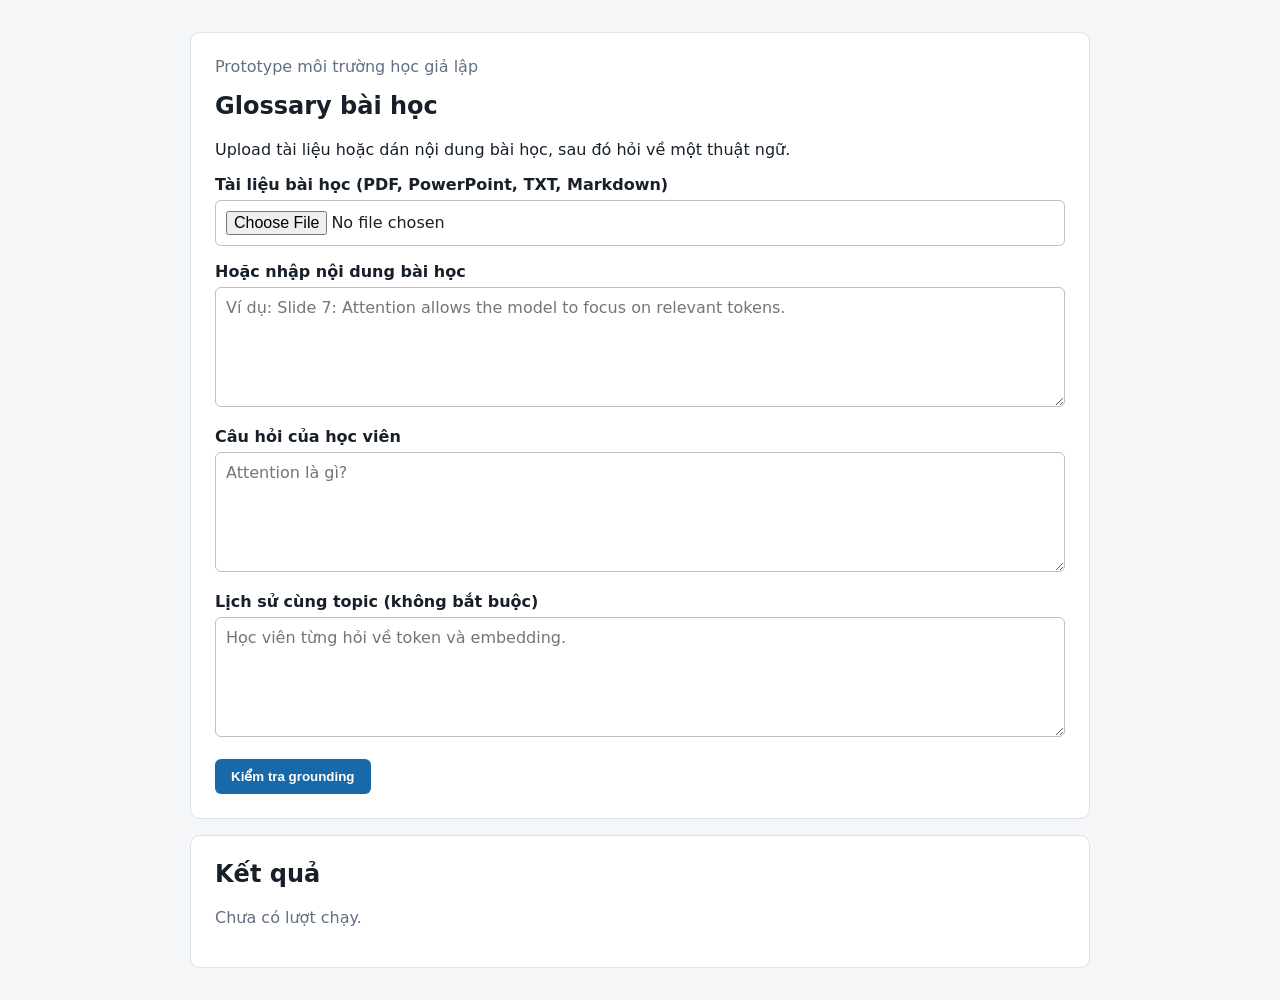
==== codebase/templates/index.html @ 14fbcff7 "add webapp lỏ" ====
<!doctype html>
<html lang="vi">
  <head>
    <meta charset="utf-8" />
    <meta name="viewport" content="width=device-width, initial-scale=1" />
    <title>Glossary bài học</title>
    <style>
      :root { font-family: system-ui, sans-serif; color: #17202a; background: #f4f6f8; }
      body { margin: 0; }
      main { width: min(900px, calc(100% - 32px)); margin: 32px auto; }
      section { background: white; border: 1px solid #dce3ec; border-radius: 10px; padding: 24px; margin-top: 16px; }
      h1, h2, p { margin-top: 0; }
      label { display: block; font-weight: 700; margin: 16px 0 6px; }
      textarea, input[type="file"] { width: 100%; box-sizing: border-box; padding: 10px; border: 1px solid #b8c2cc; border-radius: 6px; font: inherit; }
      textarea { min-height: 120px; resize: vertical; }
      button { margin-top: 18px; padding: 10px 16px; border: 0; border-radius: 6px; background: #1769aa; color: white; font-weight: 700; cursor: pointer; }
      button:disabled { opacity: .6; cursor: wait; }
      pre { white-space: pre-wrap; overflow-wrap: anywhere; background: #f1f4f7; padding: 16px; border-radius: 6px; }
      .muted { color: #617083; }
      .error { color: #a43c3c; }
    </style>
  </head>
  <body>
    <main>
      <section>
        <p class="muted">Prototype môi trường học giả lập</p>
        <h1>Glossary bài học</h1>
        <p>Upload tài liệu hoặc dán nội dung bài học, sau đó hỏi về một thuật ngữ.</p>

        <form id="decision-form">
          <label for="lesson_file">Tài liệu bài học (PDF, PowerPoint, TXT, Markdown)</label>
          <input id="lesson_file" name="lesson_file" type="file" accept=".pdf,.pptx,.txt,.md" />

          <label for="lesson_context">Hoặc nhập nội dung bài học</label>
          <textarea id="lesson_context" name="lesson_context" placeholder="Ví dụ: Slide 7: Attention allows the model to focus on relevant tokens."></textarea>

          <label for="user_query">Câu hỏi của học viên</label>
          <textarea id="user_query" name="user_query" placeholder="Attention là gì?" required></textarea>

          <label for="topic_history">Lịch sử cùng topic (không bắt buộc)</label>
          <textarea id="topic_history" name="topic_history" placeholder="Học viên từng hỏi về token và embedding."></textarea>

          <button id="submit-button" type="submit">Kiểm tra grounding</button>
        </form>
      </section>

      <section>
        <h2>Kết quả</h2>
        <p id="message" class="muted">Chưa có lượt chạy.</p>
        <pre id="result" hidden></pre>
      </section>
    </main>
    <script>
      const form = document.querySelector("#decision-form");
      const button = document.querySelector("#submit-button");
      const message = document.querySelector("#message");
      const result = document.querySelector("#result");

      form.addEventListener("submit", async (event) => {
        event.preventDefault();
        button.disabled = true;
        message.textContent = "Đang gọi model...";
        message.className = "muted";
        result.hidden = true;
        try {
          const response = await fetch("/api/decide", { method: "POST", body: new FormData(form) });
          const data = await response.json();
          if (!response.ok) throw new Error(data.error || "Request thất bại");
          result.textContent = JSON.stringify(data, null, 2);
          result.hidden = false;
          message.textContent = "Đã nhận kết quả.";
        } catch (error) {
          message.textContent = error.message;
          message.className = "error";
        } finally {
          button.disabled = false;
        }
      });
    </script>
  </body>
</html>
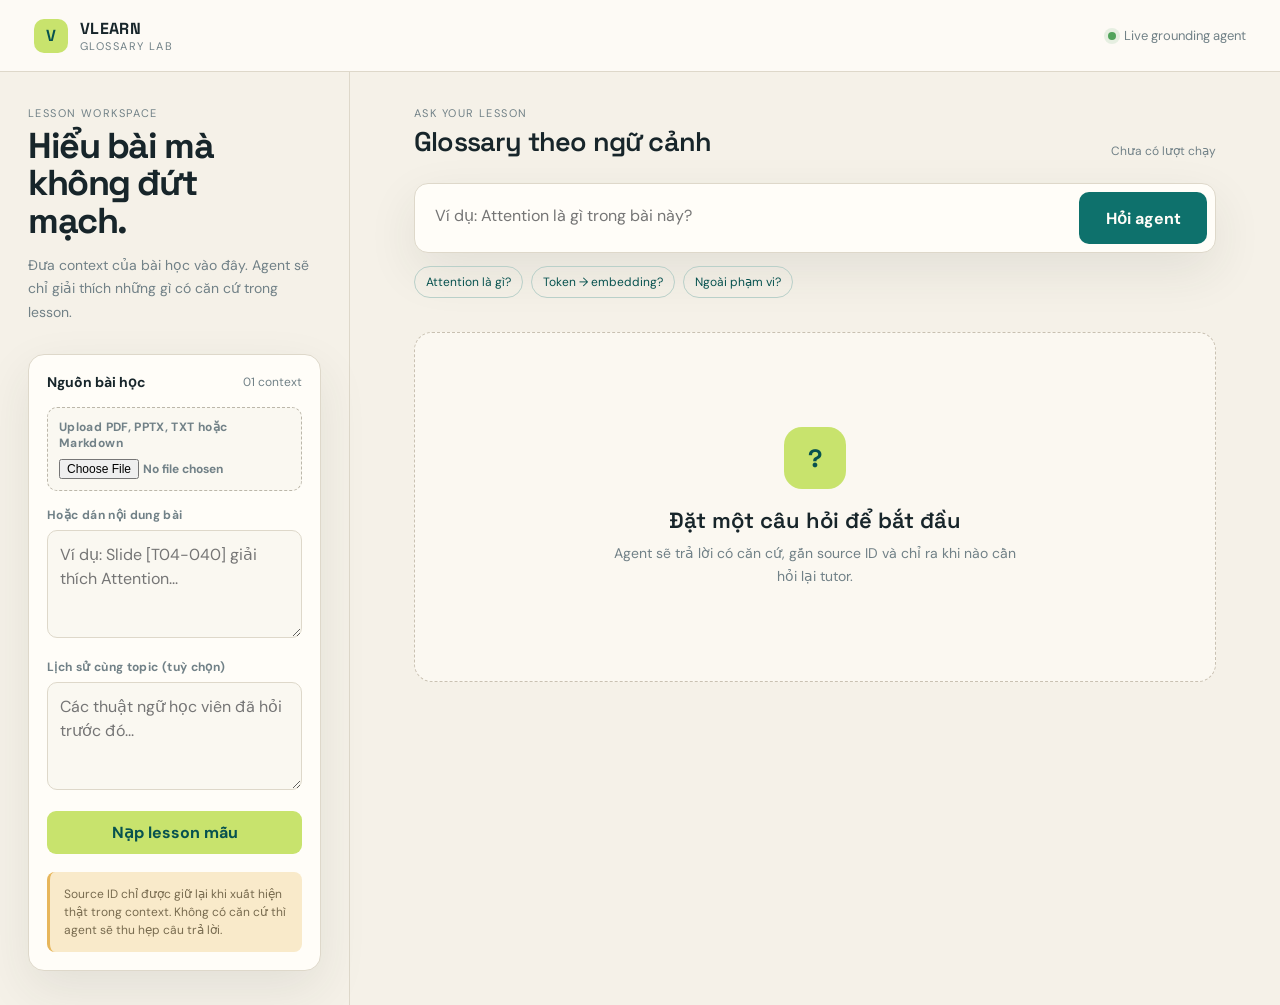
==== commit b35b5ca8: "done output contract(i hope)" ====
--- a/codebase/templates/index.html
+++ b/codebase/templates/index.html
@@ -3,77 +3,299 @@
   <head>
     <meta charset="utf-8" />
     <meta name="viewport" content="width=device-width, initial-scale=1" />
-    <title>Glossary bài học</title>
+    <title>VLearn Glossary Lab</title>
     <style>
-      :root { font-family: system-ui, sans-serif; color: #17202a; background: #f4f6f8; }
-      body { margin: 0; }
-      main { width: min(900px, calc(100% - 32px)); margin: 32px auto; }
-      section { background: white; border: 1px solid #dce3ec; border-radius: 10px; padding: 24px; margin-top: 16px; }
-      h1, h2, p { margin-top: 0; }
-      label { display: block; font-weight: 700; margin: 16px 0 6px; }
-      textarea, input[type="file"] { width: 100%; box-sizing: border-box; padding: 10px; border: 1px solid #b8c2cc; border-radius: 6px; font: inherit; }
-      textarea { min-height: 120px; resize: vertical; }
-      button { margin-top: 18px; padding: 10px 16px; border: 0; border-radius: 6px; background: #1769aa; color: white; font-weight: 700; cursor: pointer; }
-      button:disabled { opacity: .6; cursor: wait; }
-      pre { white-space: pre-wrap; overflow-wrap: anywhere; background: #f1f4f7; padding: 16px; border-radius: 6px; }
-      .muted { color: #617083; }
-      .error { color: #a43c3c; }
+      @import url("https://fonts.googleapis.com/css2?family=DM+Sans:wght@400;500;600;700&family=Space+Grotesk:wght@500;600;700&display=swap");
+
+      :root {
+        --ink: #17252a;
+        --muted: #718187;
+        --paper: #f5f1e8;
+        --panel: #fffdf8;
+        --line: #ded8ca;
+        --teal: #0e716c;
+        --teal-dark: #07524f;
+        --lime: #c8e36d;
+        --coral: #ef765f;
+        --gold: #e7b65b;
+        --shadow: 0 18px 50px rgba(45, 51, 43, .09);
+      }
+
+      * { box-sizing: border-box; }
+      [hidden] { display: none !important; }
+      #empty-state[hidden] { display: none !important; }
+      body {
+        margin: 0;
+        color: var(--ink);
+        background: var(--paper);
+        font-family: "DM Sans", "Segoe UI", sans-serif;
+      }
+      button, textarea, input { font: inherit; }
+      button { cursor: pointer; }
+      .app { min-height: 100vh; }
+      .topbar {
+        height: 72px;
+        display: flex;
+        align-items: center;
+        justify-content: space-between;
+        padding: 0 34px;
+        border-bottom: 1px solid var(--line);
+        background: rgba(255, 253, 248, .82);
+      }
+      .brand { display: flex; align-items: center; gap: 12px; }
+      .brand-mark {
+        width: 34px; height: 34px; display: grid; place-items: center;
+        color: var(--teal-dark); background: var(--lime); border-radius: 10px;
+        font-family: "Space Grotesk", sans-serif; font-weight: 700;
+      }
+      .brand-name { font-family: "Space Grotesk", sans-serif; font-weight: 700; letter-spacing: .02em; }
+      .eyebrow { color: var(--muted); font-size: 11px; letter-spacing: .13em; text-transform: uppercase; }
+      .top-status { display: flex; align-items: center; gap: 8px; color: var(--muted); font-size: 13px; }
+      .status-dot { width: 8px; height: 8px; border-radius: 50%; background: #52a45c; box-shadow: 0 0 0 4px rgba(82, 164, 92, .13); }
+
+      .workspace { display: grid; grid-template-columns: 350px minmax(0, 1fr); max-width: 1480px; min-height: calc(100vh - 72px); margin: 0 auto; }
+      .sidebar { padding: 34px 28px; border-right: 1px solid var(--line); }
+      .sidebar h1 { margin: 8px 0 12px; max-width: 260px; font: 700 36px/1.04 "Space Grotesk", sans-serif; letter-spacing: -.04em; }
+      .sidebar-intro { color: var(--muted); font-size: 14px; line-height: 1.65; }
+      .lesson-panel { margin-top: 30px; padding: 18px; background: var(--panel); border: 1px solid var(--line); border-radius: 16px; box-shadow: var(--shadow); }
+      .panel-head { display: flex; align-items: center; justify-content: space-between; gap: 10px; margin-bottom: 14px; }
+      .panel-title { font-weight: 700; font-size: 14px; }
+      .panel-count { color: var(--muted); font-size: 12px; }
+      label { display: block; margin: 16px 0 7px; color: var(--muted); font-size: 12px; font-weight: 700; letter-spacing: .03em; }
+      textarea { width: 100%; min-height: 108px; resize: vertical; padding: 12px; color: var(--ink); background: #faf8f1; border: 1px solid var(--line); border-radius: 10px; outline: none; line-height: 1.5; }
+      textarea:focus { border-color: var(--teal); box-shadow: 0 0 0 3px rgba(14, 113, 108, .12); }
+      .file-input { display: block; padding: 11px; color: var(--muted); background: #faf8f1; border: 1px dashed #bcb7aa; border-radius: 10px; font-size: 12px; }
+      .file-input input { width: 100%; margin-top: 8px; font-size: 12px; }
+      .demo-button { width: 100%; margin-top: 16px; padding: 11px 13px; color: var(--teal-dark); background: var(--lime); border: 0; border-radius: 9px; font-weight: 700; }
+      .demo-button:hover { background: #d4ed80; }
+      .sidebar-note { margin-top: 18px; padding: 13px 14px; color: #786b4f; background: #f9eaca; border-left: 3px solid var(--gold); border-radius: 8px; font-size: 12px; line-height: 1.5; }
+
+      .content { min-width: 0; padding: 34px clamp(24px, 5vw, 72px) 64px; }
+      .content-head { display: flex; align-items: end; justify-content: space-between; gap: 20px; max-width: 900px; }
+      .content-head h2 { margin: 4px 0 0; font: 600 27px "Space Grotesk", sans-serif; letter-spacing: -.03em; }
+      .run-label { color: var(--muted); font-size: 12px; }
+      .query-box { display: flex; gap: 10px; max-width: 900px; margin-top: 24px; padding: 8px; background: var(--panel); border: 1px solid var(--line); border-radius: 14px; box-shadow: var(--shadow); }
+      .query-box textarea { min-height: 52px; height: 52px; border: 0; background: transparent; box-shadow: none; resize: none; }
+      .query-box textarea:focus { box-shadow: none; }
+      .ask-button { align-self: stretch; min-width: 128px; padding: 0 18px; color: #fffdf8; background: var(--teal); border: 0; border-radius: 10px; font-weight: 700; }
+      .ask-button:hover { background: var(--teal-dark); }
+      .ask-button:disabled { opacity: .6; cursor: wait; }
+      .suggestions { display: flex; flex-wrap: wrap; gap: 8px; max-width: 900px; margin-top: 13px; }
+      .suggestion { padding: 7px 11px; color: var(--teal-dark); background: transparent; border: 1px solid #b9d0c9; border-radius: 99px; font-size: 12px; }
+      .suggestion:hover { background: #e3f0d8; }
+
+      .result-shell { max-width: 900px; margin-top: 34px; }
+      .empty-state { min-height: 350px; display: grid; place-items: center; padding: 36px; text-align: center; background: rgba(255, 253, 248, .55); border: 1px dashed #c9c1b2; border-radius: 18px; }
+      .empty-icon { width: 62px; height: 62px; display: grid; place-items: center; margin: 0 auto 17px; color: var(--teal-dark); background: var(--lime); border-radius: 18px; font: 700 25px "Space Grotesk", sans-serif; }
+      .empty-state h3 { margin: 0 0 8px; font: 600 22px "Space Grotesk", sans-serif; }
+      .empty-state p { max-width: 420px; margin: 0; color: var(--muted); font-size: 14px; line-height: 1.6; }
+      .result-card { overflow: hidden; background: var(--panel); border: 1px solid var(--line); border-radius: 18px; box-shadow: var(--shadow); }
+      .result-top { display: flex; align-items: center; justify-content: space-between; gap: 16px; padding: 20px 22px; border-bottom: 1px solid var(--line); }
+      .behavior { display: inline-flex; align-items: center; gap: 8px; padding: 7px 10px; border-radius: 99px; font-size: 12px; font-weight: 700; }
+      .behavior::before { content: ""; width: 7px; height: 7px; border-radius: 50%; background: currentColor; }
+      .behavior.resolve { color: #2d754a; background: #e1f2df; }
+      .behavior.clarify { color: #916718; background: #f9eaca; }
+      .behavior.unsupported { color: #a2473d; background: #f9dfd8; }
+      .behavior.manual_review { color: #5f579b; background: #e6e3f7; }
+      .confidence { color: var(--muted); font-size: 12px; }
+      .answer-block { padding: 25px 22px 22px; }
+      .answer-block h3 { margin: 0 0 10px; font: 600 25px/1.2 "Space Grotesk", sans-serif; }
+      .answer { max-width: 720px; margin: 0; font-size: 16px; line-height: 1.7; }
+      .human-check { display: inline-block; margin-top: 14px; padding: 6px 9px; color: #916718; background: #fff2ca; border-radius: 6px; font-size: 12px; font-weight: 700; }
+      .detail-grid { display: grid; grid-template-columns: 1fr 1fr; gap: 1px; background: var(--line); border-top: 1px solid var(--line); }
+      .detail { min-height: 112px; padding: 18px 22px; background: var(--panel); }
+      .detail h4 { margin: 0 0 12px; color: var(--muted); font-size: 11px; letter-spacing: .12em; text-transform: uppercase; }
+      .chips { display: flex; flex-wrap: wrap; gap: 7px; }
+      .chip { padding: 6px 9px; color: var(--teal-dark); background: #e5f1df; border-radius: 6px; font-size: 12px; font-weight: 700; }
+      .source-list { display: flex; flex-wrap: wrap; gap: 7px; }
+      .source { padding: 6px 9px; color: #765e29; background: #f8e9c8; border-radius: 6px; font: 600 12px "Space Grotesk", sans-serif; }
+      .empty-detail { color: var(--muted); font-size: 13px; }
+      .error-card { padding: 18px 20px; color: #933e35; background: #f9dfd8; border: 1px solid #e8b8ad; border-radius: 14px; }
+      .loading-card { padding: 28px; color: var(--muted); background: var(--panel); border: 1px solid var(--line); border-radius: 18px; }
+      .spinner { display: inline-block; width: 16px; height: 16px; margin-right: 8px; vertical-align: -3px; border: 2px solid #c6d0c7; border-top-color: var(--teal); border-radius: 50%; animation: spin .8s linear infinite; }
+      @keyframes spin { to { transform: rotate(360deg); } }
+      .sr-only { position: absolute; width: 1px; height: 1px; padding: 0; margin: -1px; overflow: hidden; clip: rect(0, 0, 0, 0); white-space: nowrap; border: 0; }
+
+      @media (max-width: 850px) {
+        .topbar { padding: 0 18px; }
+        .top-status { display: none; }
+        .workspace { display: block; }
+        .sidebar { padding: 26px 18px; border-right: 0; border-bottom: 1px solid var(--line); }
+        .sidebar h1 { max-width: none; font-size: 32px; }
+        .content { padding: 26px 18px 48px; }
+        .content-head { align-items: start; flex-direction: column; gap: 5px; }
+      }
+      @media (max-width: 560px) {
+        .query-box { display: block; }
+        .ask-button { width: 100%; min-height: 45px; }
+        .detail-grid { grid-template-columns: 1fr; }
+        .result-top { align-items: start; flex-direction: column; }
+      }
     </style>
   </head>
   <body>
-    <main>
-      <section>
-        <p class="muted">Prototype môi trường học giả lập</p>
-        <h1>Glossary bài học</h1>
-        <p>Upload tài liệu hoặc dán nội dung bài học, sau đó hỏi về một thuật ngữ.</p>
-
-        <form id="decision-form">
-          <label for="lesson_file">Tài liệu bài học (PDF, PowerPoint, TXT, Markdown)</label>
-          <input id="lesson_file" name="lesson_file" type="file" accept=".pdf,.pptx,.txt,.md" />
-
-          <label for="lesson_context">Hoặc nhập nội dung bài học</label>
-          <textarea id="lesson_context" name="lesson_context" placeholder="Ví dụ: Slide 7: Attention allows the model to focus on relevant tokens."></textarea>
-
-          <label for="user_query">Câu hỏi của học viên</label>
-          <textarea id="user_query" name="user_query" placeholder="Attention là gì?" required></textarea>
-
-          <label for="topic_history">Lịch sử cùng topic (không bắt buộc)</label>
-          <textarea id="topic_history" name="topic_history" placeholder="Học viên từng hỏi về token và embedding."></textarea>
-
-          <button id="submit-button" type="submit">Kiểm tra grounding</button>
-        </form>
-      </section>
-
-      <section>
-        <h2>Kết quả</h2>
-        <p id="message" class="muted">Chưa có lượt chạy.</p>
-        <pre id="result" hidden></pre>
-      </section>
-    </main>
+    <div class="app">
+      <header class="topbar">
+        <div class="brand">
+          <div class="brand-mark">V</div>
+          <div>
+            <div class="brand-name">VLEARN</div>
+            <div class="eyebrow">Glossary lab</div>
+          </div>
+        </div>
+        <div class="top-status"><span class="status-dot"></span> Live grounding agent</div>
+      </header>
+
+      <div class="workspace">
+        <aside class="sidebar">
+          <div class="eyebrow">Lesson workspace</div>
+          <h1>Hiểu bài mà không đứt mạch.</h1>
+          <p class="sidebar-intro">Đưa context của bài học vào đây. Agent sẽ chỉ giải thích những gì có căn cứ trong lesson.</p>
+
+          <form id="decision-form" class="lesson-panel">
+            <div class="panel-head">
+              <span class="panel-title">Nguồn bài học</span>
+              <span class="panel-count">01 context</span>
+            </div>
+            <label class="file-input" for="lesson_file">
+              Upload PDF, PPTX, TXT hoặc Markdown
+              <input id="lesson_file" name="lesson_file" type="file" accept=".pdf,.pptx,.txt,.md" />
+            </label>
+            <label for="lesson_context">Hoặc dán nội dung bài</label>
+            <textarea id="lesson_context" name="lesson_context" placeholder="Ví dụ: Slide [T04-040] giải thích Attention..."></textarea>
+            <label for="topic_history">Lịch sử cùng topic <span class="panel-count">(tuỳ chọn)</span></label>
+            <textarea id="topic_history" name="topic_history" placeholder="Các thuật ngữ học viên đã hỏi trước đó..."></textarea>
+            <button class="demo-button" id="demo-button" type="button">Nạp lesson mẫu</button>
+            <div class="sidebar-note">Source ID chỉ được giữ lại khi xuất hiện thật trong context. Không có căn cứ thì agent sẽ thu hẹp câu trả lời.</div>
+          </form>
+        </aside>
+
+        <main class="content">
+          <div class="content-head">
+            <div>
+              <div class="eyebrow">Ask your lesson</div>
+              <h2>Glossary theo ngữ cảnh</h2>
+            </div>
+            <span class="run-label" id="run-label">Chưa có lượt chạy</span>
+          </div>
+
+          <form id="query-form" class="query-box">
+            <label class="sr-only" for="user_query">Câu hỏi của học viên</label>
+            <textarea id="user_query" name="user_query" placeholder="Ví dụ: Attention là gì trong bài này?" required></textarea>
+            <button class="ask-button" id="submit-button" type="submit">Hỏi agent</button>
+          </form>
+          <div class="suggestions" aria-label="Câu hỏi gợi ý">
+            <button class="suggestion" type="button" data-query="Attention là gì trong bài này?">Attention là gì?</button>
+            <button class="suggestion" type="button" data-query="Token và embedding liên quan thế nào?">Token → embedding?</button>
+            <button class="suggestion" type="button" data-query="Mamba State Space Model là gì?">Ngoài phạm vi?</button>
+          </div>
+
+          <section class="result-shell" aria-live="polite">
+            <div class="empty-state" id="empty-state">
+              <div>
+                <div class="empty-icon">?</div>
+                <h3>Đặt một câu hỏi để bắt đầu</h3>
+                <p>Agent sẽ trả lời có căn cứ, gắn source ID và chỉ ra khi nào cần hỏi lại tutor.</p>
+              </div>
+            </div>
+            <div id="result-area" hidden></div>
+          </section>
+        </main>
+      </div>
+    </div>
+
     <script>
-      const form = document.querySelector("#decision-form");
-      const button = document.querySelector("#submit-button");
-      const message = document.querySelector("#message");
-      const result = document.querySelector("#result");
-
-      form.addEventListener("submit", async (event) => {
+      const decisionForm = document.querySelector("#decision-form");
+      const queryForm = document.querySelector("#query-form");
+      const queryInput = document.querySelector("#user_query");
+      const submitButton = document.querySelector("#submit-button");
+      const emptyState = document.querySelector("#empty-state");
+      const resultArea = document.querySelector("#result-area");
+      const runLabel = document.querySelector("#run-label");
+      const demoButton = document.querySelector("#demo-button");
+      const demoContext = "Slide [T04-003] giới thiệu Large Language Model. Slide [T04-013] mô tả LLM là mô hình ngôn ngữ được huấn luyện trên lượng dữ liệu lớn. Slide [T04-038] và [T04-040] giải thích Transformer, Attention và cách mô hình tập trung vào token quan trọng.";
+
+      function escapeHtml(value) {
+        return String(value ?? "").replace(/[&<>'"]/g, (character) => ({"&": "&amp;", "<": "&lt;", ">": "&gt;", "'": "&#39;", '"': "&quot;"}[character]));
+      }
+
+      function listMarkup(items, className, emptyText) {
+        if (!items || !items.length) return `<span class="empty-detail">${emptyText}</span>`;
+        return `<div class="${className}">${items.map((item) => `<span class="${className === "source-list" ? "source" : "chip"}">${escapeHtml(item)}</span>`).join("")}</div>`;
+      }
+
+      function renderResult(data) {
+        const behavior = data.behavior || "clarify";
+        const confidence = typeof data.confidence_score === "number" ? `${Math.round(data.confidence_score * 100)}% confidence` : "Chưa xác định confidence";
+        resultArea.innerHTML = `
+          <article class="result-card">
+            <div class="result-top">
+              <span class="behavior ${escapeHtml(behavior)}">${escapeHtml(behavior.replace("_", " "))}</span>
+              <span class="confidence">${confidence}</span>
+            </div>
+            <div class="answer-block">
+              <div class="eyebrow">Agent answer</div>
+              <h3>${escapeHtml(data.canonical_terms?.[0] || "Lesson response")}</h3>
+              <p class="answer">${escapeHtml(data.answer)}</p>
+              ${data.needs_human_check ? '<span class="human-check">Cần human check</span>' : ""}
+            </div>
+            <div class="detail-grid">
+              <div class="detail"><h4>Canonical terms</h4>${listMarkup(data.canonical_terms, "chips", "Không map được thuật ngữ")}</div>
+              <div class="detail"><h4>Source IDs</h4>${listMarkup(data.source_ids, "source-list", "Chưa có source hợp lệ")}</div>
+              <div class="detail"><h4>Relations</h4>${listMarkup(data.relations, "chips", "Không có quan hệ liên quan")}</div>
+              <div class="detail"><h4>Decision</h4><span class="empty-detail">${escapeHtml(behavior === "resolve" ? "Đủ căn cứ để giải thích." : behavior === "clarify" ? "Cần thêm ngữ cảnh trước khi kết luận." : behavior === "manual_review" ? "Nguồn cần được giảng viên kiểm tra." : "Ngoài phạm vi lesson hiện tại.")}</span></div>
+            </div>
+          </article>`;
+        emptyState.hidden = true;
+        resultArea.hidden = false;
+      }
+
+      function renderError(message) {
+        resultArea.innerHTML = `<div class="error-card"><strong>Không thể chạy agent.</strong><br />${escapeHtml(message)}</div>`;
+        emptyState.hidden = true;
+        resultArea.hidden = false;
+      }
+
+      demoButton.addEventListener("click", () => {
+        document.querySelector("#lesson_context").value = demoContext;
+        document.querySelector("#topic_history").value = "Học viên đã hỏi về token và embedding trong topic này.";
+        queryInput.value = "Attention là gì trong bài này?";
+        queryInput.focus();
+      });
+
+      document.querySelectorAll("[data-query]").forEach((button) => {
+        button.addEventListener("click", () => {
+          queryInput.value = button.dataset.query;
+          queryInput.focus();
+        });
+      });
+
+      queryForm.addEventListener("submit", async (event) => {
         event.preventDefault();
-        button.disabled = true;
-        message.textContent = "Đang gọi model...";
-        message.className = "muted";
-        result.hidden = true;
+        const lessonContext = document.querySelector("#lesson_context").value.trim();
+        const file = document.querySelector("#lesson_file").files[0];
+        if (!lessonContext && !file) {
+          renderError("Hãy nạp lesson mẫu, dán context hoặc upload tài liệu trước.");
+          return;
+        }
+        submitButton.disabled = true;
+        resultArea.innerHTML = '<div class="loading-card"><span class="spinner"></span>Agent đang đọc lesson và kiểm tra grounding...</div>';
+        emptyState.hidden = true;
+        resultArea.hidden = false;
+        runLabel.textContent = "Đang xử lý...";
+        const payload = new FormData(decisionForm);
+        payload.set("user_query", queryInput.value.trim());
         try {
-          const response = await fetch("/api/decide", { method: "POST", body: new FormData(form) });
+          const response = await fetch("/api/decide", { method: "POST", body: payload });
           const data = await response.json();
           if (!response.ok) throw new Error(data.error || "Request thất bại");
-          result.textContent = JSON.stringify(data, null, 2);
-          result.hidden = false;
-          message.textContent = "Đã nhận kết quả.";
+          renderResult(data);
+          runLabel.textContent = `Đã chạy lúc ${new Date().toLocaleTimeString("vi-VN", { hour: "2-digit", minute: "2-digit" })}`;
         } catch (error) {
-          message.textContent = error.message;
-          message.className = "error";
+          renderError(error.message);
+          runLabel.textContent = "Lượt chạy thất bại";
         } finally {
-          button.disabled = false;
+          submitButton.disabled = false;
         }
       });
     </script>
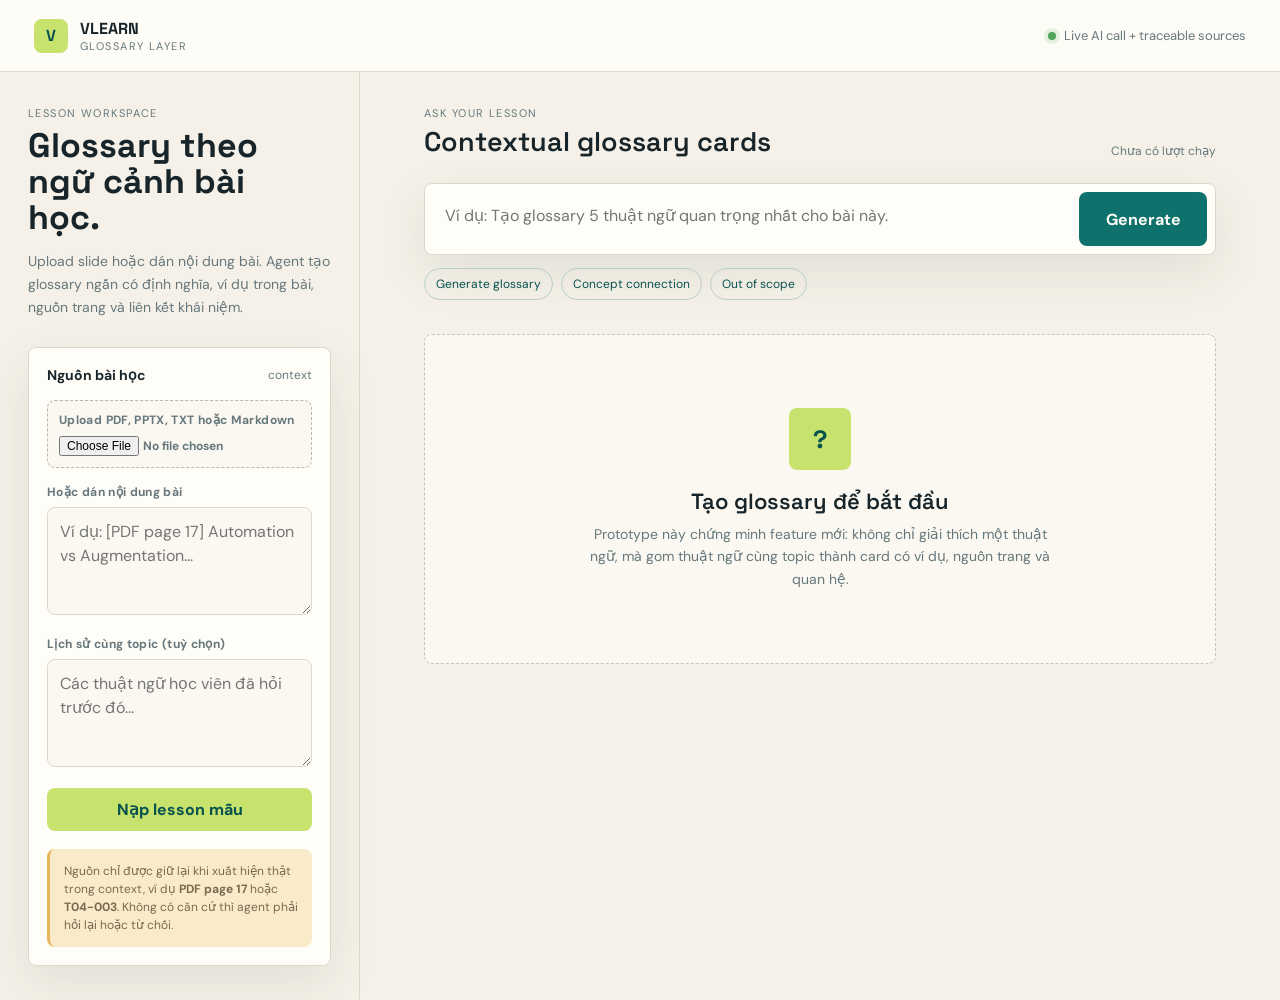
==== commit 7e452538: "feat: add contextual glossary layer for CP4" ====
--- a/codebase/templates/index.html
+++ b/codebase/templates/index.html
@@ -3,119 +3,99 @@
   <head>
     <meta charset="utf-8" />
     <meta name="viewport" content="width=device-width, initial-scale=1" />
-    <title>VLearn Glossary Lab</title>
+    <title>VLearn Contextual Glossary</title>
     <style>
       @import url("https://fonts.googleapis.com/css2?family=DM+Sans:wght@400;500;600;700&family=Space+Grotesk:wght@500;600;700&display=swap");
 
       :root {
         --ink: #17252a;
-        --muted: #718187;
+        --muted: #66787d;
         --paper: #f5f1e8;
         --panel: #fffdf8;
         --line: #ded8ca;
         --teal: #0e716c;
         --teal-dark: #07524f;
         --lime: #c8e36d;
-        --coral: #ef765f;
         --gold: #e7b65b;
         --shadow: 0 18px 50px rgba(45, 51, 43, .09);
       }
 
       * { box-sizing: border-box; }
       [hidden] { display: none !important; }
-      #empty-state[hidden] { display: none !important; }
-      body {
-        margin: 0;
-        color: var(--ink);
-        background: var(--paper);
-        font-family: "DM Sans", "Segoe UI", sans-serif;
-      }
+      body { margin: 0; color: var(--ink); background: var(--paper); font-family: "DM Sans", "Segoe UI", sans-serif; }
       button, textarea, input { font: inherit; }
       button { cursor: pointer; }
-      .app { min-height: 100vh; }
-      .topbar {
-        height: 72px;
-        display: flex;
-        align-items: center;
-        justify-content: space-between;
-        padding: 0 34px;
-        border-bottom: 1px solid var(--line);
-        background: rgba(255, 253, 248, .82);
-      }
+      .topbar { height: 72px; display: flex; align-items: center; justify-content: space-between; padding: 0 34px; border-bottom: 1px solid var(--line); background: rgba(255, 253, 248, .9); }
       .brand { display: flex; align-items: center; gap: 12px; }
-      .brand-mark {
-        width: 34px; height: 34px; display: grid; place-items: center;
-        color: var(--teal-dark); background: var(--lime); border-radius: 10px;
-        font-family: "Space Grotesk", sans-serif; font-weight: 700;
-      }
-      .brand-name { font-family: "Space Grotesk", sans-serif; font-weight: 700; letter-spacing: .02em; }
+      .brand-mark { width: 34px; height: 34px; display: grid; place-items: center; color: var(--teal-dark); background: var(--lime); border-radius: 8px; font-family: "Space Grotesk", sans-serif; font-weight: 700; }
+      .brand-name { font-family: "Space Grotesk", sans-serif; font-weight: 700; }
       .eyebrow { color: var(--muted); font-size: 11px; letter-spacing: .13em; text-transform: uppercase; }
       .top-status { display: flex; align-items: center; gap: 8px; color: var(--muted); font-size: 13px; }
       .status-dot { width: 8px; height: 8px; border-radius: 50%; background: #52a45c; box-shadow: 0 0 0 4px rgba(82, 164, 92, .13); }
-
-      .workspace { display: grid; grid-template-columns: 350px minmax(0, 1fr); max-width: 1480px; min-height: calc(100vh - 72px); margin: 0 auto; }
+      .workspace { display: grid; grid-template-columns: 360px minmax(0, 1fr); max-width: 1480px; min-height: calc(100vh - 72px); margin: 0 auto; }
       .sidebar { padding: 34px 28px; border-right: 1px solid var(--line); }
-      .sidebar h1 { margin: 8px 0 12px; max-width: 260px; font: 700 36px/1.04 "Space Grotesk", sans-serif; letter-spacing: -.04em; }
+      .sidebar h1 { margin: 8px 0 12px; max-width: 290px; font: 700 34px/1.06 "Space Grotesk", sans-serif; }
       .sidebar-intro { color: var(--muted); font-size: 14px; line-height: 1.65; }
-      .lesson-panel { margin-top: 30px; padding: 18px; background: var(--panel); border: 1px solid var(--line); border-radius: 16px; box-shadow: var(--shadow); }
+      .lesson-panel { margin-top: 28px; padding: 18px; background: var(--panel); border: 1px solid var(--line); border-radius: 8px; box-shadow: var(--shadow); }
       .panel-head { display: flex; align-items: center; justify-content: space-between; gap: 10px; margin-bottom: 14px; }
       .panel-title { font-weight: 700; font-size: 14px; }
       .panel-count { color: var(--muted); font-size: 12px; }
       label { display: block; margin: 16px 0 7px; color: var(--muted); font-size: 12px; font-weight: 700; letter-spacing: .03em; }
-      textarea { width: 100%; min-height: 108px; resize: vertical; padding: 12px; color: var(--ink); background: #faf8f1; border: 1px solid var(--line); border-radius: 10px; outline: none; line-height: 1.5; }
+      textarea { width: 100%; min-height: 108px; resize: vertical; padding: 12px; color: var(--ink); background: #faf8f1; border: 1px solid var(--line); border-radius: 8px; outline: none; line-height: 1.5; }
       textarea:focus { border-color: var(--teal); box-shadow: 0 0 0 3px rgba(14, 113, 108, .12); }
-      .file-input { display: block; padding: 11px; color: var(--muted); background: #faf8f1; border: 1px dashed #bcb7aa; border-radius: 10px; font-size: 12px; }
+      .file-input { display: block; padding: 11px; color: var(--muted); background: #faf8f1; border: 1px dashed #bcb7aa; border-radius: 8px; font-size: 12px; }
       .file-input input { width: 100%; margin-top: 8px; font-size: 12px; }
-      .demo-button { width: 100%; margin-top: 16px; padding: 11px 13px; color: var(--teal-dark); background: var(--lime); border: 0; border-radius: 9px; font-weight: 700; }
-      .demo-button:hover { background: #d4ed80; }
+      .demo-button { width: 100%; margin-top: 16px; padding: 11px 13px; color: var(--teal-dark); background: var(--lime); border: 0; border-radius: 8px; font-weight: 700; }
       .sidebar-note { margin-top: 18px; padding: 13px 14px; color: #786b4f; background: #f9eaca; border-left: 3px solid var(--gold); border-radius: 8px; font-size: 12px; line-height: 1.5; }
-
       .content { min-width: 0; padding: 34px clamp(24px, 5vw, 72px) 64px; }
-      .content-head { display: flex; align-items: end; justify-content: space-between; gap: 20px; max-width: 900px; }
-      .content-head h2 { margin: 4px 0 0; font: 600 27px "Space Grotesk", sans-serif; letter-spacing: -.03em; }
+      .content-head { display: flex; align-items: end; justify-content: space-between; gap: 20px; max-width: 960px; }
+      .content-head h2 { margin: 4px 0 0; font: 600 27px "Space Grotesk", sans-serif; }
       .run-label { color: var(--muted); font-size: 12px; }
-      .query-box { display: flex; gap: 10px; max-width: 900px; margin-top: 24px; padding: 8px; background: var(--panel); border: 1px solid var(--line); border-radius: 14px; box-shadow: var(--shadow); }
-      .query-box textarea { min-height: 52px; height: 52px; border: 0; background: transparent; box-shadow: none; resize: none; }
+      .query-box { display: flex; gap: 10px; max-width: 960px; margin-top: 24px; padding: 8px; background: var(--panel); border: 1px solid var(--line); border-radius: 8px; box-shadow: var(--shadow); }
+      .query-box textarea { min-height: 54px; height: 54px; border: 0; background: transparent; box-shadow: none; resize: none; }
       .query-box textarea:focus { box-shadow: none; }
-      .ask-button { align-self: stretch; min-width: 128px; padding: 0 18px; color: #fffdf8; background: var(--teal); border: 0; border-radius: 10px; font-weight: 700; }
-      .ask-button:hover { background: var(--teal-dark); }
+      .ask-button { align-self: stretch; min-width: 128px; padding: 0 18px; color: #fffdf8; background: var(--teal); border: 0; border-radius: 8px; font-weight: 700; }
       .ask-button:disabled { opacity: .6; cursor: wait; }
-      .suggestions { display: flex; flex-wrap: wrap; gap: 8px; max-width: 900px; margin-top: 13px; }
-      .suggestion { padding: 7px 11px; color: var(--teal-dark); background: transparent; border: 1px solid #b9d0c9; border-radius: 99px; font-size: 12px; }
-      .suggestion:hover { background: #e3f0d8; }
-
-      .result-shell { max-width: 900px; margin-top: 34px; }
-      .empty-state { min-height: 350px; display: grid; place-items: center; padding: 36px; text-align: center; background: rgba(255, 253, 248, .55); border: 1px dashed #c9c1b2; border-radius: 18px; }
-      .empty-icon { width: 62px; height: 62px; display: grid; place-items: center; margin: 0 auto 17px; color: var(--teal-dark); background: var(--lime); border-radius: 18px; font: 700 25px "Space Grotesk", sans-serif; }
+      .suggestions { display: flex; flex-wrap: wrap; gap: 8px; max-width: 960px; margin-top: 13px; }
+      .suggestion { padding: 7px 11px; color: var(--teal-dark); background: transparent; border: 1px solid #b9d0c9; border-radius: 999px; font-size: 12px; }
+      .result-shell { max-width: 960px; margin-top: 34px; }
+      .empty-state { min-height: 330px; display: grid; place-items: center; padding: 36px; text-align: center; background: rgba(255, 253, 248, .55); border: 1px dashed #c9c1b2; border-radius: 8px; }
+      .empty-icon { width: 62px; height: 62px; display: grid; place-items: center; margin: 0 auto 17px; color: var(--teal-dark); background: var(--lime); border-radius: 8px; font: 700 25px "Space Grotesk", sans-serif; }
       .empty-state h3 { margin: 0 0 8px; font: 600 22px "Space Grotesk", sans-serif; }
-      .empty-state p { max-width: 420px; margin: 0; color: var(--muted); font-size: 14px; line-height: 1.6; }
-      .result-card { overflow: hidden; background: var(--panel); border: 1px solid var(--line); border-radius: 18px; box-shadow: var(--shadow); }
-      .result-top { display: flex; align-items: center; justify-content: space-between; gap: 16px; padding: 20px 22px; border-bottom: 1px solid var(--line); }
-      .behavior { display: inline-flex; align-items: center; gap: 8px; padding: 7px 10px; border-radius: 99px; font-size: 12px; font-weight: 700; }
+      .empty-state p { max-width: 470px; margin: 0; color: var(--muted); font-size: 14px; line-height: 1.6; }
+      .result-card { overflow: hidden; background: var(--panel); border: 1px solid var(--line); border-radius: 8px; box-shadow: var(--shadow); }
+      .result-top { display: flex; align-items: center; justify-content: space-between; gap: 16px; padding: 18px 22px; border-bottom: 1px solid var(--line); }
+      .behavior { display: inline-flex; align-items: center; gap: 8px; padding: 7px 10px; border-radius: 999px; font-size: 12px; font-weight: 700; }
       .behavior::before { content: ""; width: 7px; height: 7px; border-radius: 50%; background: currentColor; }
       .behavior.resolve { color: #2d754a; background: #e1f2df; }
       .behavior.clarify { color: #916718; background: #f9eaca; }
       .behavior.unsupported { color: #a2473d; background: #f9dfd8; }
       .behavior.manual_review { color: #5f579b; background: #e6e3f7; }
       .confidence { color: var(--muted); font-size: 12px; }
-      .answer-block { padding: 25px 22px 22px; }
-      .answer-block h3 { margin: 0 0 10px; font: 600 25px/1.2 "Space Grotesk", sans-serif; }
-      .answer { max-width: 720px; margin: 0; font-size: 16px; line-height: 1.7; }
+      .answer-block { padding: 22px; }
+      .answer-block h3 { margin: 0 0 10px; font: 600 24px/1.2 "Space Grotesk", sans-serif; }
+      .answer { max-width: 760px; margin: 0; font-size: 16px; line-height: 1.65; }
       .human-check { display: inline-block; margin-top: 14px; padding: 6px 9px; color: #916718; background: #fff2ca; border-radius: 6px; font-size: 12px; font-weight: 700; }
+      .glossary-list { display: grid; gap: 12px; padding: 0 22px 22px; }
+      .term-card { padding: 16px; background: #faf8f1; border: 1px solid var(--line); border-radius: 8px; }
+      .term-card h4 { margin: 0 0 8px; font: 700 18px/1.25 "Space Grotesk", sans-serif; }
+      .term-card p { margin: 8px 0; color: var(--ink); font-size: 14px; line-height: 1.55; }
+      .meta-label { color: var(--muted); font-weight: 700; }
+      .chips, .source-list { display: flex; flex-wrap: wrap; gap: 7px; margin-top: 10px; }
+      .chip { padding: 6px 9px; color: var(--teal-dark); background: #e5f1df; border-radius: 6px; font-size: 12px; font-weight: 700; }
+      .source { padding: 6px 9px; color: #765e29; background: #f8e9c8; border-radius: 6px; font: 600 12px "Space Grotesk", sans-serif; }
+      .connections { padding: 18px 22px; border-top: 1px solid var(--line); background: #f9f4e8; }
+      .connections h4, .detail h4 { margin: 0 0 10px; color: var(--muted); font-size: 11px; letter-spacing: .12em; text-transform: uppercase; }
+      .connections ul { margin: 0; padding-left: 18px; }
+      .connections li { margin: 6px 0; font-size: 14px; line-height: 1.5; }
       .detail-grid { display: grid; grid-template-columns: 1fr 1fr; gap: 1px; background: var(--line); border-top: 1px solid var(--line); }
-      .detail { min-height: 112px; padding: 18px 22px; background: var(--panel); }
-      .detail h4 { margin: 0 0 12px; color: var(--muted); font-size: 11px; letter-spacing: .12em; text-transform: uppercase; }
-      .chips { display: flex; flex-wrap: wrap; gap: 7px; }
-      .chip { padding: 6px 9px; color: var(--teal-dark); background: #e5f1df; border-radius: 6px; font-size: 12px; font-weight: 700; }
-      .source-list { display: flex; flex-wrap: wrap; gap: 7px; }
-      .source { padding: 6px 9px; color: #765e29; background: #f8e9c8; border-radius: 6px; font: 600 12px "Space Grotesk", sans-serif; }
+      .detail { min-height: 105px; padding: 18px 22px; background: var(--panel); }
       .empty-detail { color: var(--muted); font-size: 13px; }
-      .error-card { padding: 18px 20px; color: #933e35; background: #f9dfd8; border: 1px solid #e8b8ad; border-radius: 14px; }
-      .loading-card { padding: 28px; color: var(--muted); background: var(--panel); border: 1px solid var(--line); border-radius: 18px; }
+      .error-card { padding: 18px 20px; color: #933e35; background: #f9dfd8; border: 1px solid #e8b8ad; border-radius: 8px; }
+      .loading-card { padding: 28px; color: var(--muted); background: var(--panel); border: 1px solid var(--line); border-radius: 8px; }
       .spinner { display: inline-block; width: 16px; height: 16px; margin-right: 8px; vertical-align: -3px; border: 2px solid #c6d0c7; border-top-color: var(--teal); border-radius: 50%; animation: spin .8s linear infinite; }
       @keyframes spin { to { transform: rotate(360deg); } }
       .sr-only { position: absolute; width: 1px; height: 1px; padding: 0; margin: -1px; overflow: hidden; clip: rect(0, 0, 0, 0); white-space: nowrap; border: 0; }
-
       @media (max-width: 850px) {
         .topbar { padding: 0 18px; }
         .top-status { display: none; }
@@ -140,33 +120,33 @@
           <div class="brand-mark">V</div>
           <div>
             <div class="brand-name">VLEARN</div>
-            <div class="eyebrow">Glossary lab</div>
+            <div class="eyebrow">Glossary layer</div>
           </div>
         </div>
-        <div class="top-status"><span class="status-dot"></span> Live grounding agent</div>
+        <div class="top-status"><span class="status-dot"></span> Live AI call + traceable sources</div>
       </header>
 
       <div class="workspace">
         <aside class="sidebar">
           <div class="eyebrow">Lesson workspace</div>
-          <h1>Hiểu bài mà không đứt mạch.</h1>
-          <p class="sidebar-intro">Đưa context của bài học vào đây. Agent sẽ chỉ giải thích những gì có căn cứ trong lesson.</p>
+          <h1>Glossary theo ngữ cảnh bài học.</h1>
+          <p class="sidebar-intro">Upload slide hoặc dán nội dung bài. Agent tạo glossary ngắn có định nghĩa, ví dụ trong bài, nguồn trang và liên kết khái niệm.</p>
 
           <form id="decision-form" class="lesson-panel">
             <div class="panel-head">
               <span class="panel-title">Nguồn bài học</span>
-              <span class="panel-count">01 context</span>
+              <span class="panel-count">context</span>
             </div>
             <label class="file-input" for="lesson_file">
               Upload PDF, PPTX, TXT hoặc Markdown
               <input id="lesson_file" name="lesson_file" type="file" accept=".pdf,.pptx,.txt,.md" />
             </label>
             <label for="lesson_context">Hoặc dán nội dung bài</label>
-            <textarea id="lesson_context" name="lesson_context" placeholder="Ví dụ: Slide [T04-040] giải thích Attention..."></textarea>
+            <textarea id="lesson_context" name="lesson_context" placeholder="Ví dụ: [PDF page 17] Automation vs Augmentation..."></textarea>
             <label for="topic_history">Lịch sử cùng topic <span class="panel-count">(tuỳ chọn)</span></label>
             <textarea id="topic_history" name="topic_history" placeholder="Các thuật ngữ học viên đã hỏi trước đó..."></textarea>
             <button class="demo-button" id="demo-button" type="button">Nạp lesson mẫu</button>
-            <div class="sidebar-note">Source ID chỉ được giữ lại khi xuất hiện thật trong context. Không có căn cứ thì agent sẽ thu hẹp câu trả lời.</div>
+            <div class="sidebar-note">Nguồn chỉ được giữ lại khi xuất hiện thật trong context, ví dụ <strong>PDF page 17</strong> hoặc <strong>T04-003</strong>. Không có căn cứ thì agent phải hỏi lại hoặc từ chối.</div>
           </form>
         </aside>
 
@@ -174,28 +154,28 @@
           <div class="content-head">
             <div>
               <div class="eyebrow">Ask your lesson</div>
-              <h2>Glossary theo ngữ cảnh</h2>
+              <h2>Contextual glossary cards</h2>
             </div>
             <span class="run-label" id="run-label">Chưa có lượt chạy</span>
           </div>
 
           <form id="query-form" class="query-box">
             <label class="sr-only" for="user_query">Câu hỏi của học viên</label>
-            <textarea id="user_query" name="user_query" placeholder="Ví dụ: Attention là gì trong bài này?" required></textarea>
-            <button class="ask-button" id="submit-button" type="submit">Hỏi agent</button>
+            <textarea id="user_query" name="user_query" placeholder="Ví dụ: Tạo glossary 5 thuật ngữ quan trọng nhất cho bài này." required></textarea>
+            <button class="ask-button" id="submit-button" type="submit">Generate</button>
           </form>
           <div class="suggestions" aria-label="Câu hỏi gợi ý">
-            <button class="suggestion" type="button" data-query="Attention là gì trong bài này?">Attention là gì?</button>
-            <button class="suggestion" type="button" data-query="Token và embedding liên quan thế nào?">Token → embedding?</button>
-            <button class="suggestion" type="button" data-query="Mamba State Space Model là gì?">Ngoài phạm vi?</button>
+            <button class="suggestion" type="button" data-query="Tạo glossary 5 thuật ngữ quan trọng nhất cho bài này.">Generate glossary</button>
+            <button class="suggestion" type="button" data-query="Automation, augmentation và cost-of-error liên quan với nhau thế nào?">Concept connection</button>
+            <button class="suggestion" type="button" data-query="Mamba State Space Model là gì? Nếu không có trong tài liệu thì nói rõ.">Out of scope</button>
           </div>
 
           <section class="result-shell" aria-live="polite">
             <div class="empty-state" id="empty-state">
               <div>
                 <div class="empty-icon">?</div>
-                <h3>Đặt một câu hỏi để bắt đầu</h3>
-                <p>Agent sẽ trả lời có căn cứ, gắn source ID và chỉ ra khi nào cần hỏi lại tutor.</p>
+                <h3>Tạo glossary để bắt đầu</h3>
+                <p>Prototype này chứng minh feature mới: không chỉ giải thích một thuật ngữ, mà gom thuật ngữ cùng topic thành card có ví dụ, nguồn trang và quan hệ.</p>
               </div>
             </div>
             <div id="result-area" hidden></div>
@@ -213,7 +193,19 @@
       const resultArea = document.querySelector("#result-area");
       const runLabel = document.querySelector("#run-label");
       const demoButton = document.querySelector("#demo-button");
-      const demoContext = "Slide [T04-003] giới thiệu Large Language Model. Slide [T04-013] mô tả LLM là mô hình ngôn ngữ được huấn luyện trên lượng dữ liệu lớn. Slide [T04-038] và [T04-040] giải thích Transformer, Attention và cách mô hình tập trung vào token quan trọng.";
+      const demoContext = `[PDF page 17]
+AUTOMATE
+AI làm thay. Chọn khi việc khó, nhàm chán, nguy hiểm hoặc cần scale; người dùng thiếu khả năng tự làm; có đáp án đúng mà mọi người cùng đồng thuận.
+AUGMENT
+AI hỗ trợ con người. Chọn khi stakes cao, kết quả cần trách nhiệm cá nhân, hoặc người dùng muốn giữ quyền kiểm soát.
+Automation vs Augmentation: việc đã automate vẫn gần như luôn cần human oversight như preview, edit, undo.
+
+[PDF page 22]
+Reward function quyết định đâu là dự đoán đúng hoặc sai. False Positive là AI gợi ý sai và làm học viên đi sai hướng. False Negative là bỏ sót học viên đang cần giúp.
+Cost of error không đối xứng, vì một câu trả lời sai có thể gây hiểu lệch kiến thức nền.
+
+[PDF page 25]
+Demo to Production cần baseline, evaluation, controls và operations. Một demo phản hồi đúng vài lần chưa đủ để triển khai production.`;
 
       function escapeHtml(value) {
         return String(value ?? "").replace(/[&<>'"]/g, (character) => ({"&": "&amp;", "<": "&lt;", ">": "&gt;", "'": "&#39;", '"': "&quot;"}[character]));
@@ -221,12 +213,31 @@
 
       function listMarkup(items, className, emptyText) {
         if (!items || !items.length) return `<span class="empty-detail">${emptyText}</span>`;
-        return `<div class="${className}">${items.map((item) => `<span class="${className === "source-list" ? "source" : "chip"}">${escapeHtml(item)}</span>`).join("")}</div>`;
+        const itemClass = className === "source-list" ? "source" : "chip";
+        return `<div class="${className}">${items.map((item) => `<span class="${itemClass}">${escapeHtml(item)}</span>`).join("")}</div>`;
+      }
+
+      function renderGlossary(glossary) {
+        if (!glossary || !glossary.length) return "";
+        return `<div class="glossary-list">${glossary.map((item) => `
+          <section class="term-card">
+            <h4>${escapeHtml(item.term)}</h4>
+            <p><span class="meta-label">Định nghĩa:</span> ${escapeHtml(item.definition)}</p>
+            ${item.lesson_example ? `<p><span class="meta-label">Ví dụ trong bài:</span> ${escapeHtml(item.lesson_example)}</p>` : ""}
+            ${listMarkup(item.source_refs, "source-list", "Chưa trace được nguồn")}
+            ${listMarkup(item.related_terms, "chips", "Chưa có thuật ngữ liên quan")}
+          </section>`).join("")}</div>`;
+      }
+
+      function renderConnections(connections) {
+        if (!connections || !connections.length) return "";
+        return `<section class="connections"><h4>Concept connections</h4><ul>${connections.map((item) => `<li>${escapeHtml(item)}</li>`).join("")}</ul></section>`;
       }
 
       function renderResult(data) {
         const behavior = data.behavior || "clarify";
         const confidence = typeof data.confidence_score === "number" ? `${Math.round(data.confidence_score * 100)}% confidence` : "Chưa xác định confidence";
+        const title = data.glossary?.[0]?.term || data.canonical_terms?.[0] || "Lesson glossary";
         resultArea.innerHTML = `
           <article class="result-card">
             <div class="result-top">
@@ -234,16 +245,18 @@
               <span class="confidence">${confidence}</span>
             </div>
             <div class="answer-block">
-              <div class="eyebrow">Agent answer</div>
-              <h3>${escapeHtml(data.canonical_terms?.[0] || "Lesson response")}</h3>
+              <div class="eyebrow">Agent summary</div>
+              <h3>${escapeHtml(title)}</h3>
               <p class="answer">${escapeHtml(data.answer)}</p>
               ${data.needs_human_check ? '<span class="human-check">Cần human check</span>' : ""}
             </div>
+            ${renderGlossary(data.glossary)}
+            ${renderConnections(data.concept_connections)}
             <div class="detail-grid">
+              <div class="detail"><h4>Source refs</h4>${listMarkup(data.source_refs || data.source_ids, "source-list", "Chưa có source hợp lệ")}</div>
               <div class="detail"><h4>Canonical terms</h4>${listMarkup(data.canonical_terms, "chips", "Không map được thuật ngữ")}</div>
-              <div class="detail"><h4>Source IDs</h4>${listMarkup(data.source_ids, "source-list", "Chưa có source hợp lệ")}</div>
               <div class="detail"><h4>Relations</h4>${listMarkup(data.relations, "chips", "Không có quan hệ liên quan")}</div>
-              <div class="detail"><h4>Decision</h4><span class="empty-detail">${escapeHtml(behavior === "resolve" ? "Đủ căn cứ để giải thích." : behavior === "clarify" ? "Cần thêm ngữ cảnh trước khi kết luận." : behavior === "manual_review" ? "Nguồn cần được giảng viên kiểm tra." : "Ngoài phạm vi lesson hiện tại.")}</span></div>
+              <div class="detail"><h4>Decision</h4><span class="empty-detail">${escapeHtml(behavior === "resolve" ? "Đủ căn cứ để tạo glossary." : behavior === "clarify" ? "Cần thêm ngữ cảnh trước khi kết luận." : behavior === "manual_review" ? "Nguồn cần được giảng viên kiểm tra." : "Ngoài phạm vi lesson hiện tại.")}</span></div>
             </div>
           </article>`;
         emptyState.hidden = true;
@@ -258,8 +271,8 @@
 
       demoButton.addEventListener("click", () => {
         document.querySelector("#lesson_context").value = demoContext;
-        document.querySelector("#topic_history").value = "Học viên đã hỏi về token và embedding trong topic này.";
-        queryInput.value = "Attention là gì trong bài này?";
+        document.querySelector("#topic_history").value = "Học viên đã hỏi về automation, augmentation và cost-of-error trong cùng topic.";
+        queryInput.value = "Tạo glossary 5 thuật ngữ quan trọng nhất cho bài này.";
         queryInput.focus();
       });
 
@@ -279,7 +292,7 @@
           return;
         }
         submitButton.disabled = true;
-        resultArea.innerHTML = '<div class="loading-card"><span class="spinner"></span>Agent đang đọc lesson và kiểm tra grounding...</div>';
+        resultArea.innerHTML = '<div class="loading-card"><span class="spinner"></span>Agent đang đọc lesson, chọn thuật ngữ và trace nguồn...</div>';
         emptyState.hidden = true;
         resultArea.hidden = false;
         runLabel.textContent = "Đang xử lý...";
